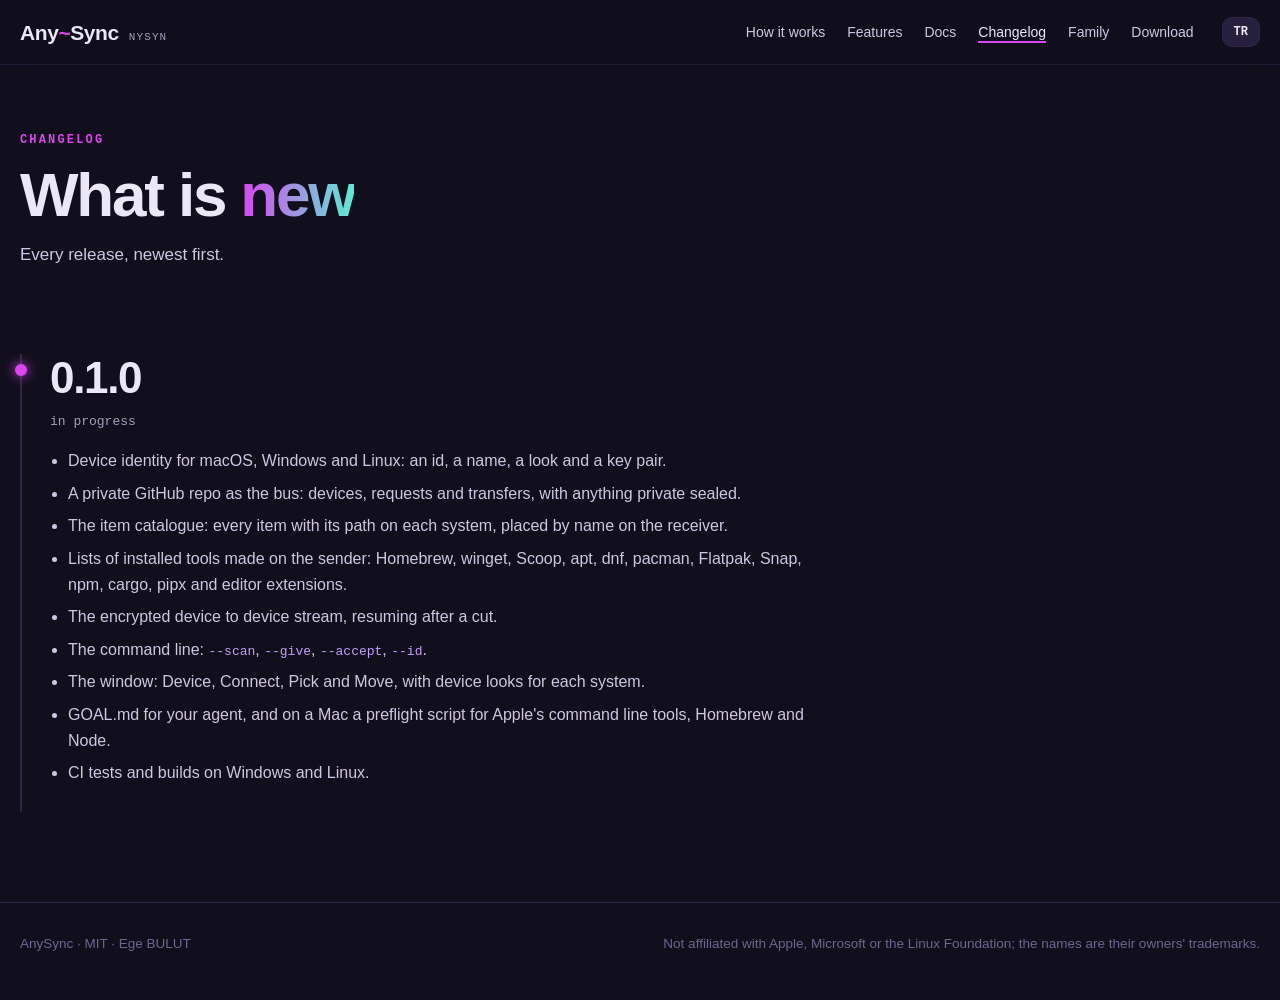
==== site/changelog/index.html @ 2c563bf1 "Site: full AnySync site with the app renders, EN and TR Landing, features, docs, changelog and downl" ====
<!doctype html>
<html lang="en">
<head>
<meta charset="utf-8">
<meta name="viewport" content="width=device-width, initial-scale=1">
<title>Changelog · AnySync</title>
<meta name="description" content="Every AnySync release and what changed, newest first.">
<link rel="canonical" href="https://anysync.vercel.app/changelog/">
<meta property="og:type" content="website">
<meta property="og:site_name" content="AnySync">
<meta property="og:url" content="https://anysync.vercel.app/changelog/">
<meta property="og:title" content="Changelog · AnySync">
<meta property="og:description" content="Every AnySync release and what changed, newest first.">
<meta property="og:image" content="https://anysync.vercel.app/og.png">
<meta property="og:image:width" content="1200">
<meta property="og:image:height" content="630">
<meta property="og:locale" content="en_US">
<meta name="twitter:card" content="summary_large_image">
<meta name="twitter:title" content="Changelog · AnySync">
<meta name="twitter:description" content="Every AnySync release and what changed, newest first.">
<meta name="twitter:image" content="https://anysync.vercel.app/og.png">
<meta name="theme-color" content="#120f1c">
<link rel="alternate" hreflang="en" href="https://anysync.vercel.app/changelog/">
<link rel="alternate" hreflang="tr" href="https://anysync.vercel.app/tr/changelog/">
<link rel="alternate" hreflang="x-default" href="https://anysync.vercel.app/changelog/">
<link rel="icon" href="data:image/svg+xml,%3Csvg xmlns='http://www.w3.org/2000/svg' viewBox='0 0 32 32'%3E%3Crect width='32' height='32' rx='8' fill='%23120f1c'/%3E%3Cpath d='M7 7L25 25M25 7L7 25' stroke='%23d946ef' stroke-width='3.5' stroke-linecap='round'/%3E%3Ccircle cx='16' cy='16' r='3.5' fill='%235eead4'/%3E%3C/svg%3E">
<link rel="stylesheet" href="../site.css">
</head>
<body>

<nav>
  <div class="wrap">
    <a class="brand" href="../"><span>Any<b>~</b>Sync</span> <small>NYSYN</small></a>
    <div class="links">
      <a href="../#how" class="opt">How it works</a>
      <a href="../features/">Features</a>
      <a href="../docs/">Docs</a>
      <a href="../changelog/" class="opt on">Changelog</a>
      <a href="../#family" class="opt">Family</a>
      <a href="../download/">Download</a>
    </div>
    <a class="btn lang" id="lang" href="../tr/changelog/" hreflang="tr" aria-label="Türkçe">TR</a>
  </div>
</nav>

<header class="page-head">
  <div class="wrap">
    <span class="caps">Changelog</span>
    <h1>What is <em>new</em></h1>
    <p class="sub">Every release, newest first.</p>
  </div>
</header>

<section>
  <div class="wrap">
    <div class="release reveal">
      <h2>0.1.0</h2>
      <span class="date">in progress</span>
      <ul><li>Device identity for macOS, Windows and Linux: an id, a name, a look and a key pair.</li><li>A private GitHub repo as the bus: devices, requests and transfers, with anything private sealed.</li><li>The item catalogue: every item with its path on each system, placed by name on the receiver.</li><li>Lists of installed tools made on the sender: Homebrew, winget, Scoop, apt, dnf, pacman, Flatpak, Snap, npm, cargo, pipx and editor extensions.</li><li>The encrypted device to device stream, resuming after a cut.</li><li>The command line: <code>--scan</code>, <code>--give</code>, <code>--accept</code>, <code>--id</code>.</li><li>The window: Device, Connect, Pick and Move, with device looks for each system.</li><li>GOAL.md for your agent, and on a Mac a preflight script for Apple's command line tools, Homebrew and Node.</li><li>CI tests and builds on Windows and Linux.</li></ul>
    </div>
  </div>
</section>

<footer>
  <div class="wrap">
    <span>AnySync · MIT · Ege BULUT</span>
    <span>Not affiliated with Apple, Microsoft or the Linux Foundation; the names are their owners' trademarks.</span>
  </div>
</footer>

<script src="../site.js"></script>
</body>
</html>
---- site/site.css ----
:root {
  --bg: #120f1c; --bg2: #171329; --panel: #1c1730; --panel2: #261f3d; --edge: #2e2547; --violet: #6b5a99; --lilac: #c49bff; --red: #7c3aed; --red2: #d946ef; --a3: #5eead4; --on-red: #ffffff; --ink: #ece7f7; --soft: #cfc7e2; --muted: #a69cbf; --dim: #6f6590; --ok: #5eead4; --warn: #f0a3c4;
  --mono: ui-monospace, "SF Mono", "JetBrains Mono", "Cascadia Mono", Menlo, Consolas, monospace;
  --sans: Inter, ui-sans-serif, -apple-system, BlinkMacSystemFont, "Segoe UI", Roboto, Helvetica, Arial, sans-serif;
  --wrap: min(1240px, calc(100vw - 32px));
}
* { box-sizing: border-box; }
html { scroll-behavior: smooth; }
body { margin: 0; background: var(--bg); color: var(--ink); font: 16px/1.6 var(--sans); overflow-x: hidden; }
a { color: inherit; }
img { height: auto; }
.wrap { width: var(--wrap); margin: 0 auto; }
.caps { font: 700 12px/1 var(--mono); letter-spacing: .18em; text-transform: uppercase; color: var(--red2); }

/* nav */
nav { position: sticky; top: 0; z-index: 20; backdrop-filter: blur(14px); background: color-mix(in srgb, var(--bg) 74%, transparent); border-bottom: 1px solid color-mix(in srgb, var(--edge) 60%, transparent); }
nav .wrap { display: flex; align-items: center; gap: 28px; height: 64px; }
.brand { font: 800 21px/1 var(--sans); text-decoration: none; letter-spacing: -.02em; display: flex; align-items: baseline; gap: 10px; flex: none; }
.brand b { color: var(--red2); font-weight: 800; }
.brand small { font: 500 11px var(--mono); color: var(--muted); letter-spacing: .1em; }
nav .links { display: flex; gap: 22px; margin-left: auto; font-size: 14px; color: var(--soft); min-width: 0; overflow-x: auto; white-space: nowrap; scrollbar-width: none; }
nav .links::-webkit-scrollbar { display: none; }
nav .links a { text-decoration: none; }
nav .links a:hover { color: var(--ink); }
nav .links a.on { color: var(--ink); box-shadow: inset 0 -2px 0 var(--red2); }
.btn { display: inline-flex; align-items: center; gap: 8px; padding: 10px 16px; border-radius: 10px; font: 600 14px var(--sans); text-decoration: none; border: 1px solid var(--edge); background: var(--panel2); color: var(--ink); cursor: pointer; transition: background .2s, transform .2s; }
.btn:hover { background: var(--edge); transform: translateY(-1px); }
.btn.red { background: var(--red); border-color: var(--red); color: var(--on-red); }
.btn.red:hover { background: var(--red2); border-color: var(--red2); }
.lang { padding: 7px 11px; font: 700 12px var(--mono); flex: none; }

/* hero */
.hero { position: relative; padding: 56px 0 40px; overflow: hidden; }
.hero svg.bg { position: absolute; inset: 0; width: 100%; height: 100%; pointer-events: none; }
@keyframes flow { from { stroke-dashoffset: 2600; } to { stroke-dashoffset: 0; } }
.hero::after { content: ""; position: absolute; inset: 0; pointer-events: none; background: linear-gradient(90deg, color-mix(in srgb, var(--bg) 78%, transparent), color-mix(in srgb, var(--bg) 45%, transparent) 42%, transparent 66%); }
.hero-grid { position: relative; z-index: 1; display: grid; grid-template-columns: 1.05fr 1fr; gap: 40px; align-items: center; }
.logo { width: 100%; max-width: 640px; display: block; filter: drop-shadow(0 30px 60px color-mix(in srgb, var(--red) 22%, transparent)); border-radius: 20px; }
h1 { font: 800 clamp(36px, 5vw, 62px)/1.04 var(--sans); letter-spacing: -.035em; margin: 34px 0 18px; }
h1 em, h2 em { font-style: normal; background: linear-gradient(90deg, var(--red2), var(--a3), var(--red2)) 0 0 / 200% 100%; -webkit-background-clip: text; background-clip: text; color: transparent; animation: shift 6s linear infinite; }
@keyframes shift { to { background-position: -200% 0; } }
.lead { font-size: 18px; color: var(--soft); max-width: 560px; margin: 0 0 28px; }
.cta { display: flex; gap: 12px; flex-wrap: wrap; }
.shot { position: relative; transform: perspective(1400px) rotateY(-9deg) rotateX(4deg); animation: float 7s ease-in-out infinite; }
.shot img { width: 118%; max-width: none; margin-left: -6%; display: block; filter: drop-shadow(0 40px 70px rgba(0, 0, 0, .55)); }
@keyframes float { 0%, 100% { transform: perspective(1400px) rotateY(-9deg) rotateX(4deg) translateY(0); } 50% { transform: perspective(1400px) rotateY(-7deg) rotateX(3deg) translateY(-12px); } }
.ticker { margin-top: 30px; display: flex; gap: 22px; flex-wrap: wrap; font: 500 12px var(--mono); color: var(--dim); letter-spacing: .08em; }
.ticker b { color: var(--ok); font-weight: 700; }

/* sections */
section { padding: 90px 0; position: relative; }
section.tight { padding-top: 0; }
h2 { font: 800 clamp(30px, 3.6vw, 44px)/1.1 var(--sans); letter-spacing: -.03em; margin: 12px 0 14px; }
.sub { color: var(--soft); max-width: 680px; margin: 0 0 40px; font-size: 17px; }
.sub code, .lead code { font: 500 .88em var(--mono); color: var(--lilac); }
.divider { display: block; width: 100%; height: 70px; }
.divider path { fill: none; stroke: var(--edge); stroke-width: 1.5; stroke-linejoin: round; }
.divider .run { stroke: var(--red2); stroke-width: 2.5; stroke-dasharray: 140 3000; animation: flow 5s linear infinite; }

/* diagrams */
.stage { background: linear-gradient(180deg, var(--bg2), var(--bg)); border: 1px solid var(--edge); border-radius: 28px; padding: 28px; position: relative; overflow: hidden; }
.stage + .stage { margin-top: 26px; }
.stage-head { display: flex; align-items: baseline; gap: 14px; margin-bottom: 8px; flex-wrap: wrap; }
.stage-head h3 { font: 700 21px var(--sans); margin: 0; letter-spacing: -.01em; }
.stage-head p { margin: 0; color: var(--muted); font-size: 15px; }
.stage svg { width: 100%; height: auto; display: block; }
.node rect { fill: var(--panel); stroke: var(--edge); stroke-width: 1.5; }
.node .t { fill: var(--ink); font: 600 15px var(--sans); }
.node .s { fill: var(--muted); font: 500 12px var(--mono); }
.node.repo rect { fill: color-mix(in srgb, var(--red) 14%, var(--bg)); stroke: var(--red); stroke-width: 2; }
.node .scr { fill: var(--bg); stroke: var(--edge); stroke-width: 1.5; }
.node .ink { fill: none; stroke: var(--lilac); stroke-width: 2; stroke-linecap: round; stroke-linejoin: round; }
.wire { fill: none; stroke: var(--edge); stroke-width: 2; }
.wire.hot { stroke: url(#wireGrad); stroke-width: 2.5; stroke-dasharray: 8 10; animation: dash 1.2s linear infinite; }
@keyframes dash { to { stroke-dashoffset: -36; } }
.pkt { fill: var(--red2); filter: drop-shadow(0 0 6px var(--red2)); }
.pkt.v { fill: var(--a3); filter: drop-shadow(0 0 6px var(--a3)); }
.folder { font: 500 12.5px var(--mono); fill: var(--soft); }
.folder.on { animation: blink 3s ease-in-out infinite; }
@keyframes blink { 0%, 100% { fill: var(--soft); } 12% { fill: var(--red2); } 30% { fill: var(--soft); } }

/* steps */
.steps { display: grid; grid-template-columns: repeat(5, 1fr); gap: 14px; margin-top: 46px; position: relative; }
.step { background: var(--panel); border: 1px solid var(--edge); border-radius: 16px; padding: 16px; position: relative; z-index: 1; animation: lit 10s infinite; }
.step:nth-child(2) { animation-delay: 0s; } .step:nth-child(3) { animation-delay: 2s; } .step:nth-child(4) { animation-delay: 4s; } .step:nth-child(5) { animation-delay: 6s; } .step:nth-child(6) { animation-delay: 8s; }
@keyframes lit { 0%, 18% { z-index: 3; border-color: var(--red); box-shadow: 0 0 0 1px var(--red), 0 14px 40px color-mix(in srgb, var(--red) 28%, transparent); transform: translateY(-4px); } 24%, 100% { z-index: 1; border-color: var(--edge); box-shadow: none; transform: none; } }
.step .n { font: 700 12px var(--mono); color: var(--red2); letter-spacing: .12em; }
.step h4 { margin: 8px 0 6px; font: 700 16px var(--sans); }
.step p { margin: 0; color: var(--muted); font-size: 13.5px; line-height: 1.5; }
.step .ic { width: 36px; height: 36px; border-radius: 10px; background: var(--panel2); display: grid; place-items: center; margin-bottom: 10px; }
.step .ic svg { width: 20px; height: 20px; stroke: var(--lilac); fill: none; stroke-width: 1.8; stroke-linecap: round; stroke-linejoin: round; }
.rail { position: absolute; left: 0; right: 0; top: -36px; height: 28px; z-index: 4; pointer-events: none; }
.rail svg { width: 100%; height: 28px; display: block; overflow: visible; }
.rail path { vector-effect: non-scaling-stroke; }

/* where things land */
.land { overflow-x: auto; border: 1px solid var(--edge); border-radius: 18px; margin-top: 18px; background: var(--bg); }
.land table { border-collapse: collapse; width: 100%; min-width: 760px; font-size: 14px; }
.land th, .land td { text-align: left; padding: 11px 16px; border-bottom: 1px solid var(--edge); vertical-align: top; }
.land th { font: 700 11.5px var(--mono); letter-spacing: .14em; text-transform: uppercase; color: var(--muted); background: var(--panel); }
.land tr:last-child td { border-bottom: 0; }
.land.fit table { min-width: 0; }
.land.fit td:first-child { white-space: normal; }
.land td:first-child { color: var(--ink); font-weight: 600; white-space: nowrap; }
.land code { font: 500 12.5px var(--mono); color: var(--lilac); overflow-wrap: anywhere; }
.land tbody tr { animation: row 8s infinite; }
.land tbody tr:nth-child(2) { animation-delay: 1.6s; } .land tbody tr:nth-child(3) { animation-delay: 3.2s; } .land tbody tr:nth-child(4) { animation-delay: 4.8s; } .land tbody tr:nth-child(5) { animation-delay: 6.4s; }
@keyframes row { 0%, 14% { background: color-mix(in srgb, var(--red) 12%, transparent); } 22%, 100% { background: transparent; } }

/* features */
.grid { display: grid; grid-template-columns: repeat(3, 1fr); gap: 16px; }
.card { background: var(--bg2); border: 1px solid var(--edge); border-radius: 20px; padding: 22px; position: relative; overflow: hidden; transition: border-color .25s, transform .25s; }
.card:hover { border-color: var(--violet); transform: translateY(-3px); }
.card::after { content: ""; position: absolute; right: -40px; top: -40px; width: 120px; height: 120px; border-radius: 50%; background: radial-gradient(circle, color-mix(in srgb, var(--red) 22%, transparent), transparent 70%); }
.card h3 { margin: 0 0 8px; font: 700 18px var(--sans); }
.card p { margin: 0; color: var(--muted); font-size: 14.5px; }
.card .k { font: 700 11px var(--mono); color: var(--lilac); letter-spacing: .14em; display: block; margin-bottom: 12px; }

/* gallery */
.gallery { display: grid; grid-template-columns: 1fr 1fr; gap: 18px; }
.gallery figure { margin: 0; background: radial-gradient(ellipse at 50% 40%, color-mix(in srgb, var(--red) 16%, var(--bg)), var(--bg) 70%); border: 1px solid var(--edge); border-radius: 22px; padding: 16px 6px 12px; }
.gallery img { width: 100%; display: block; }
.gallery figcaption { text-align: center; color: var(--muted); font-size: 14px; margin-top: 4px; padding: 0 10px; }

/* moves / stays, repo tree */
.split { display: grid; grid-template-columns: 1fr 1fr; gap: 26px; align-items: start; }
.cols { display: grid; grid-template-columns: 1fr 1fr; gap: 18px; }
.box { background: var(--bg2); border: 1px solid var(--edge); border-radius: 20px; padding: 22px 24px; }
.box h3 { margin: 0 0 10px; font: 700 18px var(--sans); }
.box ul { margin: 0; padding-left: 18px; color: var(--muted); font-size: 14.5px; }
.box li { margin: 7px 0; }
.box li strong { color: var(--ink); font-weight: 600; }
.box code { font: 500 13px var(--mono); color: var(--lilac); overflow-wrap: anywhere; }
.box.yes h3 { color: var(--ok); }
.box.no h3 { color: var(--warn); }
pre.tree { margin: 0; background: var(--bg2); border: 1px solid var(--edge); border-radius: 20px; padding: 22px; font: 500 13.5px/1.75 var(--mono); color: var(--soft); overflow-x: auto; }
pre.tree .c { color: var(--dim); }
pre.tree .r { color: var(--red2); }

/* download */
.dl { display: grid; grid-template-columns: repeat(auto-fit, minmax(220px, 1fr)); gap: 14px; }
.os { background: var(--bg2); border: 1px solid var(--edge); border-radius: 18px; padding: 20px; text-decoration: none; display: flex; flex-direction: column; gap: 6px; transition: border-color .2s, transform .2s; }
.os:hover { border-color: var(--red); transform: translateY(-3px); }
.os b { font: 700 17px var(--sans); }
.os span { color: var(--muted); font: 500 12.5px var(--mono); }
.os i { font-style: normal; color: var(--red2); font: 700 13px var(--sans); margin-top: 8px; }
.note { color: var(--muted); font-size: 14px; margin-top: 18px; max-width: 820px; }
.note code { font: 500 13px var(--mono); color: var(--lilac); }
footer { border-top: 1px solid var(--edge); padding: 30px 0 46px; color: var(--dim); font-size: 13.5px; }
footer .wrap { display: flex; gap: 20px; flex-wrap: wrap; justify-content: space-between; }

/* pages */
.page-head { padding: 60px 0 0; position: relative; }
.page-head h1 { margin: 12px 0 14px; }
.page-head + section { padding-top: 46px; }
.more { display: inline-block; margin-top: 26px; color: var(--red2); font-weight: 600; text-decoration: none; }
.more:hover { text-decoration: underline; }

/* feature rows */
.frow { display: grid; grid-template-columns: 1fr 1.2fr; gap: 40px; align-items: center; padding: 34px 0; border-bottom: 1px solid color-mix(in srgb, var(--edge) 50%, transparent); }
.frow:nth-child(even) > img { order: -1; }
.frow h3 { font: 800 26px/1.2 var(--sans); letter-spacing: -.02em; margin: 8px 0 10px; }
.frow p { color: var(--soft); margin: 0; }
.frow p code { font: 500 13.5px var(--mono); color: var(--lilac); }
.frow img { width: 100%; display: block; }

/* docs */
.doc { display: grid; grid-template-columns: 210px 1fr; gap: 44px; align-items: start; }
.toc { position: sticky; top: 90px; }
.toc-list { display: flex; flex-direction: column; gap: 9px; font-size: 14px; }
.toc a { color: var(--muted); text-decoration: none; }
.toc a:hover { color: var(--ink); }
.prose { max-width: 800px; color: var(--soft); min-width: 0; }
.prose h2 { color: var(--ink); font-size: 28px; margin: 50px 0 12px; scroll-margin-top: 84px; }
.prose h2:first-child { margin-top: 0; }
.prose h3 { color: var(--ink); font: 700 18px var(--sans); margin: 26px 0 8px; }
.prose code { font: 500 13.5px var(--mono); color: var(--lilac); overflow-wrap: anywhere; }
.prose pre { background: var(--bg2); border: 1px solid var(--edge); border-radius: 14px; padding: 16px 18px; overflow-x: auto; font: 500 13.5px/1.7 var(--mono); color: var(--soft); }
.prose pre code { color: inherit; overflow-wrap: normal; }
.prose table { border-collapse: collapse; width: 100%; font-size: 14.5px; }
.prose td, .prose th { border-bottom: 1px solid var(--edge); padding: 9px 10px; text-align: left; vertical-align: top; }
.prose th { color: var(--ink); }
.prose a { color: var(--red2); }
.prose li { margin: 5px 0; }

/* changelog */
.release { border-left: 2px solid var(--edge); padding: 0 0 10px 28px; position: relative; max-width: 820px; }
.release + .release { margin-top: 30px; }
.release::before { content: ""; position: absolute; left: -7px; top: 10px; width: 12px; height: 12px; border-radius: 50%; background: var(--red2); box-shadow: 0 0 12px var(--red2); }
.release h2 { margin: 0 0 4px; }
.release .date { font: 500 13px var(--mono); color: var(--muted); }
.release ul { color: var(--soft); padding-left: 18px; }
.release li { margin: 7px 0; }
.release code { font: 500 13px var(--mono); color: var(--lilac); }

.hero-grid > *, .split > *, .cols > *, .grid > *, .gallery > *, .frow > *, .doc > * { min-width: 0; }
.reveal { opacity: 0; transform: translateY(26px); transition: opacity .8s ease, transform .8s ease; }
.reveal.in { opacity: 1; transform: none; }

@media (max-width: 980px) {
  .hero::after { background: color-mix(in srgb, var(--bg) 55%, transparent); }
  .hero-grid, .split, .cols, .frow, .doc { grid-template-columns: 1fr; }
  .shot img { width: 100%; margin: 0; }
  .grid, .steps { grid-template-columns: 1fr 1fr; }
  nav .links a.opt { display: none; }
  .frow:nth-child(even) > img { order: 0; }
  .toc { position: static; }
  .toc-list { flex-direction: row; flex-wrap: wrap; gap: 8px 16px; }
}
@media (max-width: 620px) {
  .grid, .gallery, .steps { grid-template-columns: 1fr; }
  .stage { padding: 18px; border-radius: 20px; }
  section { padding: 60px 0; }
  nav .wrap { gap: 14px; }
  nav .links { gap: 14px; }
  .brand small { display: none; }
  .rail { display: none; }
  .prose table { display: block; overflow-x: auto; }
}
@media (prefers-reduced-motion: reduce) {
  *, *::before, *::after { animation: none !important; transition: none !important; }
  .reveal { opacity: 1; transform: none; }
}

/* AnySync's shape: two ribbons cross where the three systems meet, three lines run through the hub */
.x-ribbon { opacity: .6; }
.xo { fill: none; stroke: var(--edge); stroke-width: 136; stroke-linecap: round; }
.xf { fill: none; stroke: var(--bg2); stroke-width: 132; stroke-linecap: round; }
.xl { fill: none; stroke-linecap: round; }
.xl.base { stroke: color-mix(in srgb, var(--red) 40%, transparent); stroke-width: 1.2; }
.xl.a { stroke: var(--lilac); stroke-width: 3; stroke-dasharray: 260 2400; animation: flow 4.4s linear infinite; }
.xl.b { stroke: var(--red2); stroke-width: 3; stroke-dasharray: 200 2400; animation: flow 5.2s linear infinite reverse; }
.xl.c { stroke: var(--a3); stroke-width: 1.8; stroke-dasharray: 120 1800; animation: flow 3.6s linear infinite; opacity: .85; }
.xhub { fill: var(--a3); filter: drop-shadow(0 0 12px var(--a3)); }
.xring { fill: none; stroke: var(--a3); stroke-width: 2; }
@media (max-width: 980px) { .xhub, .xring { display: none; } }

/* family: one card per *ySync app, each in its own colours with its own line */
.fam { display: grid; grid-template-columns: repeat(auto-fit, minmax(168px, 1fr)); gap: 14px; }
.fm { position: relative; display: flex; flex-direction: column; gap: 4px; min-width: 0; padding: 18px 18px 64px; border-radius: 20px; text-decoration: none; color: #eef2f7; background: linear-gradient(160deg, color-mix(in srgb, var(--fa) 16%, var(--fbg)), var(--fbg) 62%); border: 1px solid var(--fe); overflow: hidden; transition: transform .25s, border-color .25s, box-shadow .25s; }
.fm:hover { transform: translateY(-4px); border-color: var(--fa); box-shadow: 0 18px 40px -20px var(--fa); }
.fm.here { border-color: var(--fa); box-shadow: inset 0 0 0 1px var(--fa); }
.fm svg { position: absolute; left: 0; bottom: 8px; width: 100%; height: 46px; overflow: visible; }
.fm .fb { fill: none; stroke: var(--fe); stroke-width: 2; vector-effect: non-scaling-stroke; }
.fm .fr { fill: none; stroke: var(--fa); stroke-width: 2.5; stroke-linecap: round; stroke-linejoin: round; vector-effect: non-scaling-stroke; stroke-dasharray: 50 700; animation: famflow 3.4s linear infinite; }
@keyframes famflow { from { stroke-dashoffset: 750; } to { stroke-dashoffset: 0; } }
.fm .fk { font: 700 11px ui-monospace, Menlo, Consolas, monospace; letter-spacing: .16em; color: var(--fa); }
.fm b { font: 800 21px/1.15 Inter, ui-sans-serif, -apple-system, "Segoe UI", Roboto, sans-serif; letter-spacing: -.02em; }
.fm b i { font-style: normal; color: var(--fa); }
.fm .fl { color: #b9c1cc; font-size: 14px; line-height: 1.4; }
.fm .fh { position: absolute; top: 15px; right: 14px; font: 700 10px ui-monospace, Menlo, Consolas, monospace; letter-spacing: .1em; text-transform: uppercase; color: var(--fbg); background: var(--fa); padding: 3px 7px; border-radius: 6px; }
@media (prefers-reduced-motion: reduce) { .fm .fr { animation: none; } }
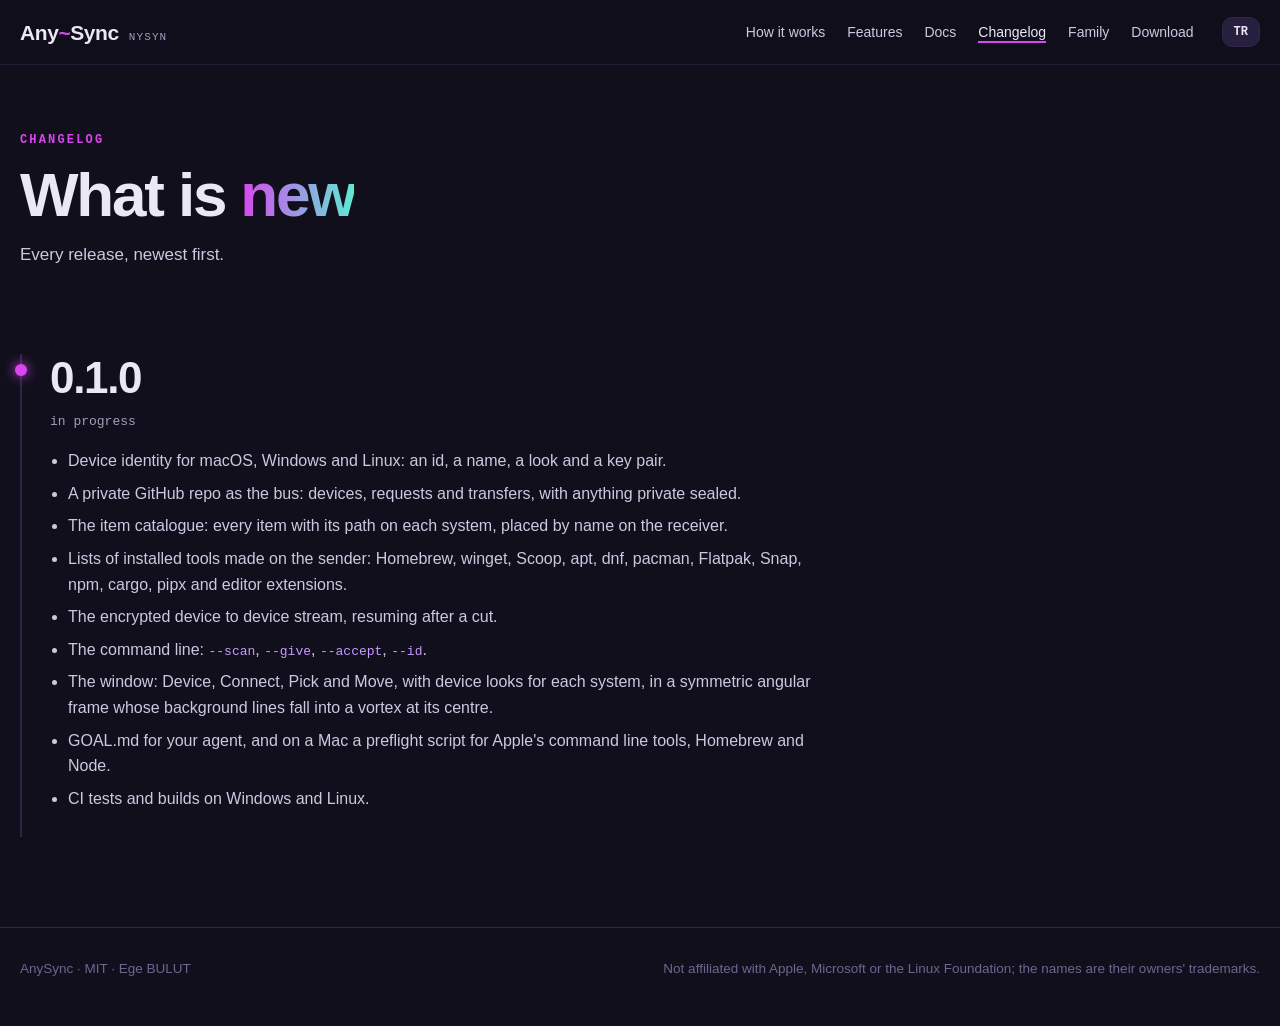
==== commit 5909f2b9: "Site: the app renders after the fix pass" ====
--- a/site/changelog/index.html
+++ b/site/changelog/index.html
@@ -56,7 +56,7 @@
     <div class="release reveal">
       <h2>0.1.0</h2>
       <span class="date">in progress</span>
-      <ul><li>Device identity for macOS, Windows and Linux: an id, a name, a look and a key pair.</li><li>A private GitHub repo as the bus: devices, requests and transfers, with anything private sealed.</li><li>The item catalogue: every item with its path on each system, placed by name on the receiver.</li><li>Lists of installed tools made on the sender: Homebrew, winget, Scoop, apt, dnf, pacman, Flatpak, Snap, npm, cargo, pipx and editor extensions.</li><li>The encrypted device to device stream, resuming after a cut.</li><li>The command line: <code>--scan</code>, <code>--give</code>, <code>--accept</code>, <code>--id</code>.</li><li>The window: Device, Connect, Pick and Move, with device looks for each system.</li><li>GOAL.md for your agent, and on a Mac a preflight script for Apple's command line tools, Homebrew and Node.</li><li>CI tests and builds on Windows and Linux.</li></ul>
+      <ul><li>Device identity for macOS, Windows and Linux: an id, a name, a look and a key pair.</li><li>A private GitHub repo as the bus: devices, requests and transfers, with anything private sealed.</li><li>The item catalogue: every item with its path on each system, placed by name on the receiver.</li><li>Lists of installed tools made on the sender: Homebrew, winget, Scoop, apt, dnf, pacman, Flatpak, Snap, npm, cargo, pipx and editor extensions.</li><li>The encrypted device to device stream, resuming after a cut.</li><li>The command line: <code>--scan</code>, <code>--give</code>, <code>--accept</code>, <code>--id</code>.</li><li>The window: Device, Connect, Pick and Move, with device looks for each system, in a symmetric angular frame whose background lines fall into a vortex at its centre.</li><li>GOAL.md for your agent, and on a Mac a preflight script for Apple's command line tools, Homebrew and Node.</li><li>CI tests and builds on Windows and Linux.</li></ul>
     </div>
   </div>
 </section>
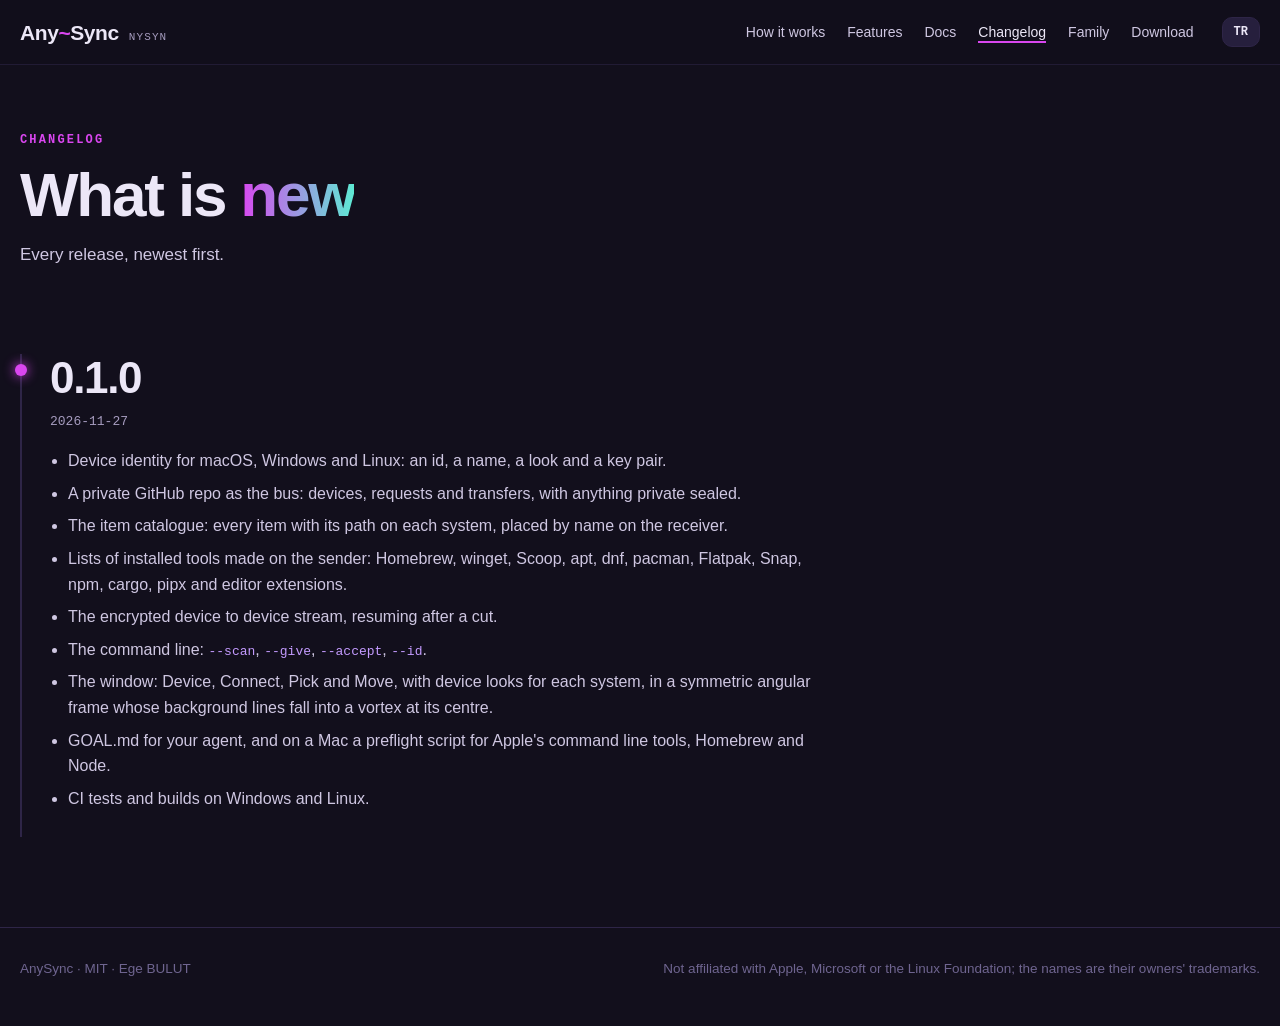
==== commit fa0a8ba0: "Site: 0.1.0 is out; each download button gets its system's build from the latest release" ====
--- a/site/changelog/index.html
+++ b/site/changelog/index.html
@@ -55,7 +55,7 @@
   <div class="wrap">
     <div class="release reveal">
       <h2>0.1.0</h2>
-      <span class="date">in progress</span>
+      <span class="date">2026-11-27</span>
       <ul><li>Device identity for macOS, Windows and Linux: an id, a name, a look and a key pair.</li><li>A private GitHub repo as the bus: devices, requests and transfers, with anything private sealed.</li><li>The item catalogue: every item with its path on each system, placed by name on the receiver.</li><li>Lists of installed tools made on the sender: Homebrew, winget, Scoop, apt, dnf, pacman, Flatpak, Snap, npm, cargo, pipx and editor extensions.</li><li>The encrypted device to device stream, resuming after a cut.</li><li>The command line: <code>--scan</code>, <code>--give</code>, <code>--accept</code>, <code>--id</code>.</li><li>The window: Device, Connect, Pick and Move, with device looks for each system, in a symmetric angular frame whose background lines fall into a vortex at its centre.</li><li>GOAL.md for your agent, and on a Mac a preflight script for Apple's command line tools, Homebrew and Node.</li><li>CI tests and builds on Windows and Linux.</li></ul>
     </div>
   </div>
